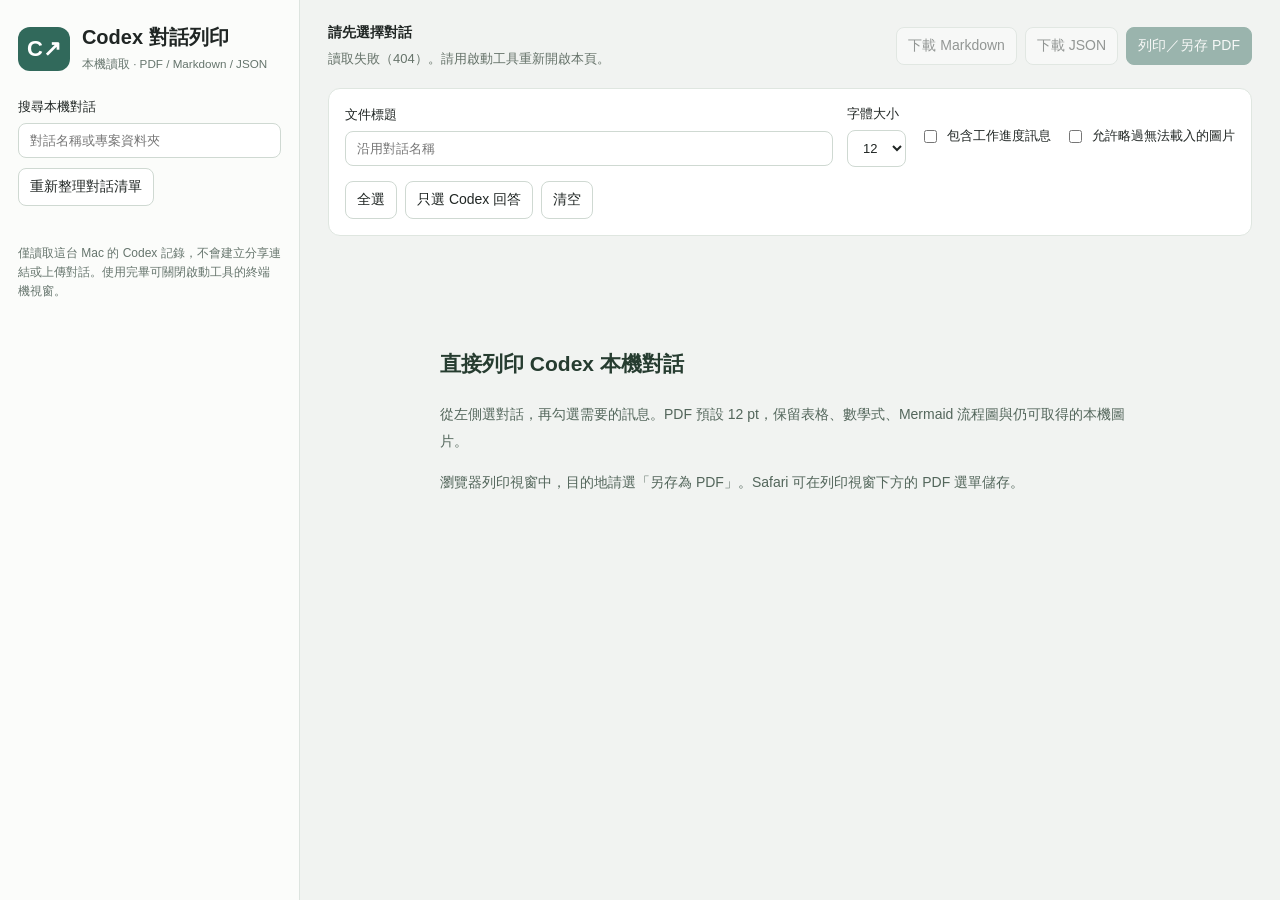
==== codex-local/web/index.html @ 0c4999a5 "Publish Codex conversation export and clarify Codex / ChatGPT naming" ====
<!doctype html>
<html lang="zh-Hant"><head><meta charset="utf-8"><meta name="viewport" content="width=device-width,initial-scale=1"><title>Codex 本機對話列印</title><link rel="stylesheet" href="vendor/katex/katex.min.css"><link rel="stylesheet" href="style.css"></head>
<body>
<aside class="controls"><header><span class="logo">C↗</span><div><h1>Codex 對話列印</h1><small>本機讀取 · PDF / Markdown / JSON</small></div></header>
<label>搜尋本機對話<input id="search" type="search" placeholder="對話名稱或專案資料夾"></label><button id="refresh">重新整理對話清單</button><div id="sessions" aria-label="對話清單"></div>
<p class="privacy">僅讀取這台 Mac 的 Codex 記錄，不會建立分享連結或上傳對話。使用完畢可關閉啟動工具的終端機視窗。</p></aside>
<main><section class="controls toolbar"><div><strong id="chat-title">請先選擇對話</strong><p id="status" role="status">正在讀取本機對話清單…</p></div><div class="actions"><button id="md" disabled>下載 Markdown</button><button id="json" disabled>下載 JSON</button><button id="print" class="primary" disabled>列印／另存 PDF</button></div></section>
<section class="controls settings"><label>文件標題<input id="title" placeholder="沿用對話名稱"></label><label>字體大小<select id="font"><option>10</option><option selected>12</option><option>14</option><option>16</option></select></label><label class="check"><input type="checkbox" id="progress">包含工作進度訊息</label><label class="check"><input type="checkbox" id="allow-missing">允許略過無法載入的圖片</label><div class="selection"><button id="all">全選</button><button id="answers">只選 Codex 回答</button><button id="none">清空</button><span id="count"></span></div></section>
<section id="empty" class="empty"><h2>直接列印 Codex 本機對話</h2><p>從左側選對話，再勾選需要的訊息。PDF 預設 12 pt，保留表格、數學式、Mermaid 流程圖與仍可取得的本機圖片。</p><p>瀏覽器列印視窗中，目的地請選「另存為 PDF」。Safari 可在列印視窗下方的 PDF 選單儲存。</p></section>
<div id="document"><header id="document-head"></header><div id="messages"></div></div>
</main><script src="vendor/markdown-it.min.js"></script><script src="vendor/katex/katex.min.js"></script><script src="vendor/mermaid.min.js"></script><script src="app.js"></script></body></html>
---- codex-local/web/style.css ----
:root{color-scheme:light;--accent:#31695b;--font:12pt}*{box-sizing:border-box}body{margin:0;background:#f1f3f1;color:#202624;font:14px -apple-system,BlinkMacSystemFont,"PingFang TC",sans-serif}aside{width:300px;position:fixed;inset:0 auto 0 0;padding:24px 18px;background:#fbfcfa;border-right:1px solid #dde4df;overflow:auto}header{display:flex;gap:12px;align-items:center}h1{font-size:20px;margin:0 0 4px}small,.privacy{color:#66756d;line-height:1.6}.logo{font-size:22px;font-weight:800;background:var(--accent);color:white;border-radius:12px;padding:9px}label{display:flex;flex-direction:column;gap:7px;font-size:13px}aside label{margin:24px 0 10px}input,select,button{font:inherit;border:1px solid #cfd9d2;border-radius:8px;padding:9px 11px;background:white;color:inherit}button{cursor:pointer}button:hover{background:#edf3ef}button:disabled{opacity:.45;cursor:default}.primary{background:var(--accent);border-color:var(--accent);color:white}.primary:hover{background:#235244}main{margin-left:300px;padding:24px 28px}.toolbar{display:flex;justify-content:space-between;gap:20px;align-items:center}.actions{display:flex;flex-wrap:wrap;gap:8px}#status{margin:8px 0 0;color:#657269;font-size:13px}.settings{display:flex;gap:14px;align-items:center;flex-wrap:wrap;background:#fff;padding:16px;border:1px solid #dfe6e0;border-radius:12px;margin:20px 0}.settings label:first-child{min-width:230px;flex:1}.check{flex-direction:row;align-items:center}.selection{display:flex;align-items:center;gap:8px;width:100%}.privacy{font-size:12px;margin-top:24px}#sessions{display:grid;gap:8px;margin-top:14px}.session{text-align:left;padding:12px;line-height:1.5}.session small{display:block;white-space:nowrap;overflow:hidden;text-overflow:ellipsis}.session.active{background:#e4efe8;border-color:var(--accent)}.empty{max-width:700px;margin:12vh auto;line-height:1.9;color:#53665b}.empty h2{color:#263c30}#document{background:white;max-width:210mm;margin:22px auto;padding:17mm;box-shadow:0 2px 12px #20352512;font-size:var(--font);line-height:1.7;overflow-wrap:anywhere}#document:has(#messages:empty){display:none}#document-head{display:block;border-bottom:2px solid #8cae9e;padding-bottom:20px;margin-bottom:24px}#document-head h2{font-size:1.7em;margin:0}#document-head small{font-size:.75em}.message{min-width:0;margin:0 0 30px}.message.excluded{opacity:.35}.message.excluded .body{display:none}.message-head{display:flex;align-items:center;gap:8px;font-size:.8em;font-weight:650;color:#527462;margin-bottom:12px}.body{min-width:0}.body p{margin:.7em 0}.body h1,.body h2,.body h3{line-height:1.4;break-after:avoid}.body table{width:100%;border-collapse:collapse;table-layout:fixed;margin:1em 0;font-size:.88em}.body th,.body td{padding:9px 8px;border:0;border-bottom:1px solid #e3e5e4;text-align:left;vertical-align:top;overflow-wrap:anywhere}.body thead{display:table-header-group}.body tr{break-inside:avoid}.body pre{background:#f5f6f5;border-radius:6px;padding:12px;white-space:pre-wrap;overflow-wrap:anywhere;font-size:.8em}.body code{font-family:ui-monospace,Menlo,monospace}.body :not(pre)>code{background:#f0f2ef;padding:1px 4px;border-radius:3px}.body img{display:block;max-width:100%;height:auto;margin:12px auto;break-inside:avoid}.body svg{max-width:100%;height:auto}.body .mermaid{margin:18px 0;break-inside:avoid;text-align:center}.body .katex-display{max-width:100%;overflow-x:auto;padding:5px 0}.warning,.render-error{color:#9b511e;background:#fff6e8;border:1px dashed #d0a275;padding:12px;font-size:.82em;white-space:pre-wrap}.body blockquote{border-left:3px solid #dbe4de;margin-left:0;padding-left:16px;color:#58665e}a{color:#286853}.body hr{border:0;border-top:1px solid #e3e5e4}#document-head:empty{display:none}@page{size:A4;margin:17mm}@media(max-width:1000px){aside{width:235px}main{margin-left:235px;padding:18px}.toolbar{display:block}.actions{margin-top:14px}#document{padding:22px}}@media print{body{background:white;color:#111}.controls,.empty{display:none!important}main{margin:0;padding:0}#document{max-width:none;margin:0;padding:0;box-shadow:none;width:100%;font-size:var(--font)}.message.excluded{display:none}.message-head input{display:none}.body img,.body svg{max-height:235mm;object-fit:contain}.body .katex-display{overflow:visible}.body pre{border:1px solid #eee}.message-head{break-after:avoid}*{-webkit-print-color-adjust:exact;print-color-adjust:exact}}

.session{min-width:0;width:100%;overflow:hidden;overflow-wrap:anywhere}.message-head{flex-direction:row}.toolbar>div{min-width:0}.toolbar strong{overflow-wrap:anywhere}.actions{flex-shrink:0}
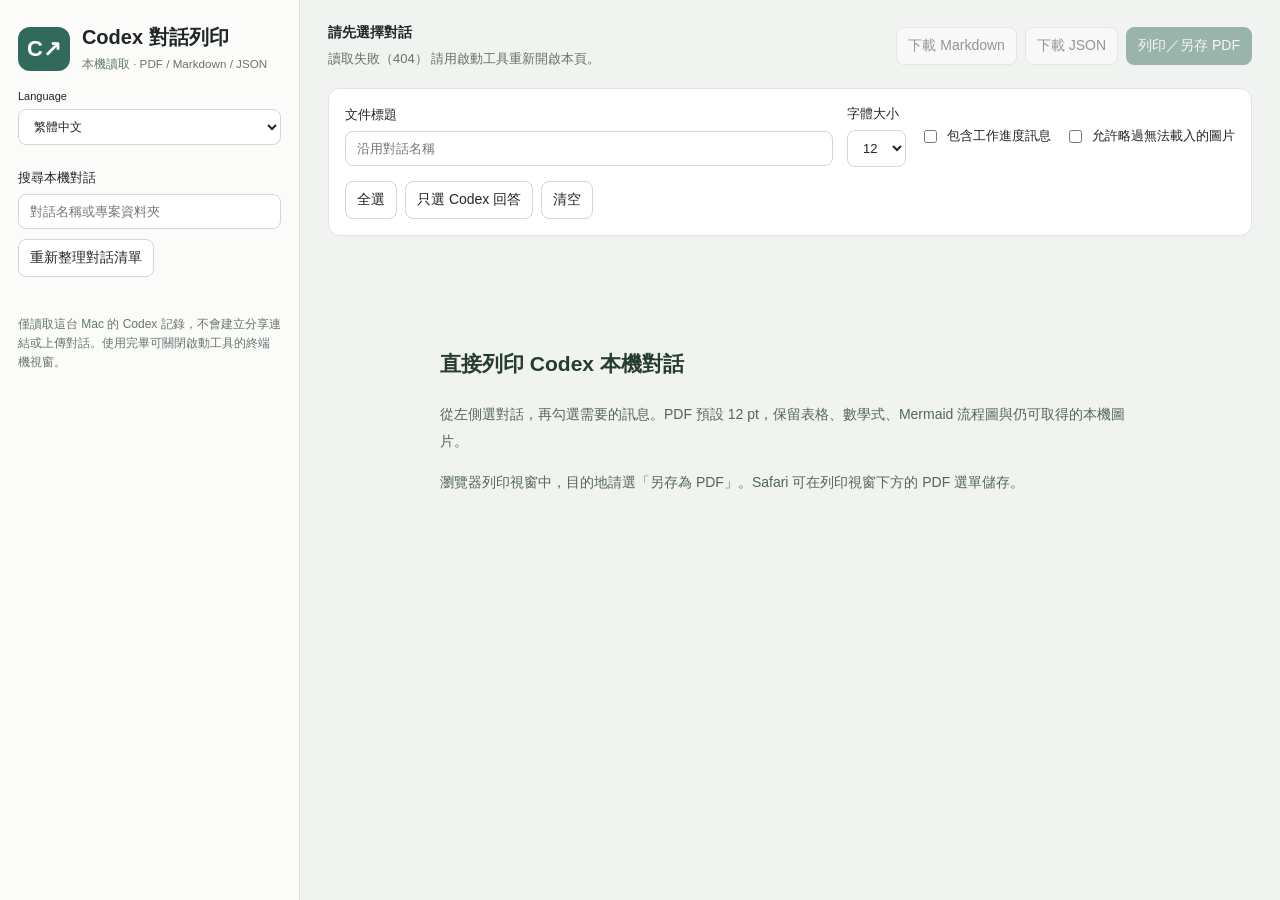
==== commit 8d0ecb70: "Add five-language Codex interface and free open source positioning" ====
--- a/codex-local/web/index.html
+++ b/codex-local/web/index.html
@@ -1,11 +1,11 @@
 <!doctype html>
 <html lang="zh-Hant"><head><meta charset="utf-8"><meta name="viewport" content="width=device-width,initial-scale=1"><title>Codex 本機對話列印</title><link rel="stylesheet" href="vendor/katex/katex.min.css"><link rel="stylesheet" href="style.css"></head>
 <body>
-<aside class="controls"><header><span class="logo">C↗</span><div><h1>Codex 對話列印</h1><small>本機讀取 · PDF / Markdown / JSON</small></div></header>
-<label>搜尋本機對話<input id="search" type="search" placeholder="對話名稱或專案資料夾"></label><button id="refresh">重新整理對話清單</button><div id="sessions" aria-label="對話清單"></div>
-<p class="privacy">僅讀取這台 Mac 的 Codex 記錄，不會建立分享連結或上傳對話。使用完畢可關閉啟動工具的終端機視窗。</p></aside>
-<main><section class="controls toolbar"><div><strong id="chat-title">請先選擇對話</strong><p id="status" role="status">正在讀取本機對話清單…</p></div><div class="actions"><button id="md" disabled>下載 Markdown</button><button id="json" disabled>下載 JSON</button><button id="print" class="primary" disabled>列印／另存 PDF</button></div></section>
-<section class="controls settings"><label>文件標題<input id="title" placeholder="沿用對話名稱"></label><label>字體大小<select id="font"><option>10</option><option selected>12</option><option>14</option><option>16</option></select></label><label class="check"><input type="checkbox" id="progress">包含工作進度訊息</label><label class="check"><input type="checkbox" id="allow-missing">允許略過無法載入的圖片</label><div class="selection"><button id="all">全選</button><button id="answers">只選 Codex 回答</button><button id="none">清空</button><span id="count"></span></div></section>
-<section id="empty" class="empty"><h2>直接列印 Codex 本機對話</h2><p>從左側選對話，再勾選需要的訊息。PDF 預設 12 pt，保留表格、數學式、Mermaid 流程圖與仍可取得的本機圖片。</p><p>瀏覽器列印視窗中，目的地請選「另存為 PDF」。Safari 可在列印視窗下方的 PDF 選單儲存。</p></section>
+<aside class="controls"><header><span class="logo">C↗</span><div><h1 data-i18n="app">Codex 對話列印</h1><small data-i18n="subtitle">本機讀取 · PDF / Markdown / JSON</small></div></header><label class="language-label">Language<select id="language" aria-label="Language"><option value="zh-Hant">繁體中文</option><option value="zh-Hans">简体中文</option><option value="en">English</option><option value="ja">日本語</option><option value="ko">한국어</option></select></label>
+<label><span data-i18n="search">搜尋本機對話</span><input id="search" type="search" data-i18n-placeholder="searchHint" placeholder="對話名稱或專案資料夾"></label><button id="refresh" data-i18n="refresh">重新整理對話清單</button><div id="sessions" aria-label="對話清單"></div>
+<p class="privacy" data-i18n="privacy">僅讀取這台 Mac 的 Codex 記錄，不會建立分享連結或上傳對話。使用完畢可關閉啟動工具的終端機視窗。</p></aside>
+<main><section class="controls toolbar"><div><strong id="chat-title" data-i18n="choose">請先選擇對話</strong><p id="status" role="status" data-i18n="loading">正在讀取本機對話清單…</p></div><div class="actions"><button id="md" disabled data-i18n="md">下載 Markdown</button><button id="json" disabled data-i18n="json">下載 JSON</button><button id="print" class="primary" disabled data-i18n="print">列印／另存 PDF</button></div></section>
+<section class="controls settings"><label><span data-i18n="title">文件標題</span><input id="title" data-i18n-placeholder="titleHint" placeholder="沿用對話名稱"></label><label><span data-i18n="font">字體大小</span><select id="font"><option>10</option><option selected>12</option><option>14</option><option>16</option></select></label><label class="check"><input type="checkbox" id="progress"><span data-i18n="progress">包含工作進度訊息</span></label><label class="check"><input type="checkbox" id="allow-missing"><span data-i18n="missing">允許略過無法載入的圖片</span></label><div class="selection"><button id="all" data-i18n="all">全選</button><button id="answers" data-i18n="answers">只選 Codex 回答</button><button id="none" data-i18n="none">清空</button><span id="count"></span></div></section>
+<section id="empty" class="empty"><h2 data-i18n="emptyTitle">直接列印 Codex 本機對話</h2><p data-i18n="emptyBody">從左側選對話，再勾選需要的訊息。PDF 預設 12 pt，保留表格、數學式、Mermaid 流程圖與仍可取得的本機圖片。</p><p data-i18n="printHelp">瀏覽器列印視窗中，目的地請選「另存為 PDF」。Safari 可在列印視窗下方的 PDF 選單儲存。</p></section>
 <div id="document"><header id="document-head"></header><div id="messages"></div></div>
-</main><script src="vendor/markdown-it.min.js"></script><script src="vendor/katex/katex.min.js"></script><script src="vendor/mermaid.min.js"></script><script src="app.js"></script></body></html>
+</main><script src="vendor/markdown-it.min.js"></script><script src="vendor/katex/katex.min.js"></script><script src="vendor/mermaid.min.js"></script><script src="i18n.js"></script><script src="app.js"></script></body></html>
--- a/codex-local/web/style.css
+++ b/codex-local/web/style.css
@@ -1,3 +1,5 @@
 :root{color-scheme:light;--accent:#31695b;--font:12pt}*{box-sizing:border-box}body{margin:0;background:#f1f3f1;color:#202624;font:14px -apple-system,BlinkMacSystemFont,"PingFang TC",sans-serif}aside{width:300px;position:fixed;inset:0 auto 0 0;padding:24px 18px;background:#fbfcfa;border-right:1px solid #dde4df;overflow:auto}header{display:flex;gap:12px;align-items:center}h1{font-size:20px;margin:0 0 4px}small,.privacy{color:#66756d;line-height:1.6}.logo{font-size:22px;font-weight:800;background:var(--accent);color:white;border-radius:12px;padding:9px}label{display:flex;flex-direction:column;gap:7px;font-size:13px}aside label{margin:24px 0 10px}input,select,button{font:inherit;border:1px solid #cfd9d2;border-radius:8px;padding:9px 11px;background:white;color:inherit}button{cursor:pointer}button:hover{background:#edf3ef}button:disabled{opacity:.45;cursor:default}.primary{background:var(--accent);border-color:var(--accent);color:white}.primary:hover{background:#235244}main{margin-left:300px;padding:24px 28px}.toolbar{display:flex;justify-content:space-between;gap:20px;align-items:center}.actions{display:flex;flex-wrap:wrap;gap:8px}#status{margin:8px 0 0;color:#657269;font-size:13px}.settings{display:flex;gap:14px;align-items:center;flex-wrap:wrap;background:#fff;padding:16px;border:1px solid #dfe6e0;border-radius:12px;margin:20px 0}.settings label:first-child{min-width:230px;flex:1}.check{flex-direction:row;align-items:center}.selection{display:flex;align-items:center;gap:8px;width:100%}.privacy{font-size:12px;margin-top:24px}#sessions{display:grid;gap:8px;margin-top:14px}.session{text-align:left;padding:12px;line-height:1.5}.session small{display:block;white-space:nowrap;overflow:hidden;text-overflow:ellipsis}.session.active{background:#e4efe8;border-color:var(--accent)}.empty{max-width:700px;margin:12vh auto;line-height:1.9;color:#53665b}.empty h2{color:#263c30}#document{background:white;max-width:210mm;margin:22px auto;padding:17mm;box-shadow:0 2px 12px #20352512;font-size:var(--font);line-height:1.7;overflow-wrap:anywhere}#document:has(#messages:empty){display:none}#document-head{display:block;border-bottom:2px solid #8cae9e;padding-bottom:20px;margin-bottom:24px}#document-head h2{font-size:1.7em;margin:0}#document-head small{font-size:.75em}.message{min-width:0;margin:0 0 30px}.message.excluded{opacity:.35}.message.excluded .body{display:none}.message-head{display:flex;align-items:center;gap:8px;font-size:.8em;font-weight:650;color:#527462;margin-bottom:12px}.body{min-width:0}.body p{margin:.7em 0}.body h1,.body h2,.body h3{line-height:1.4;break-after:avoid}.body table{width:100%;border-collapse:collapse;table-layout:fixed;margin:1em 0;font-size:.88em}.body th,.body td{padding:9px 8px;border:0;border-bottom:1px solid #e3e5e4;text-align:left;vertical-align:top;overflow-wrap:anywhere}.body thead{display:table-header-group}.body tr{break-inside:avoid}.body pre{background:#f5f6f5;border-radius:6px;padding:12px;white-space:pre-wrap;overflow-wrap:anywhere;font-size:.8em}.body code{font-family:ui-monospace,Menlo,monospace}.body :not(pre)>code{background:#f0f2ef;padding:1px 4px;border-radius:3px}.body img{display:block;max-width:100%;height:auto;margin:12px auto;break-inside:avoid}.body svg{max-width:100%;height:auto}.body .mermaid{margin:18px 0;break-inside:avoid;text-align:center}.body .katex-display{max-width:100%;overflow-x:auto;padding:5px 0}.warning,.render-error{color:#9b511e;background:#fff6e8;border:1px dashed #d0a275;padding:12px;font-size:.82em;white-space:pre-wrap}.body blockquote{border-left:3px solid #dbe4de;margin-left:0;padding-left:16px;color:#58665e}a{color:#286853}.body hr{border:0;border-top:1px solid #e3e5e4}#document-head:empty{display:none}@page{size:A4;margin:17mm}@media(max-width:1000px){aside{width:235px}main{margin-left:235px;padding:18px}.toolbar{display:block}.actions{margin-top:14px}#document{padding:22px}}@media print{body{background:white;color:#111}.controls,.empty{display:none!important}main{margin:0;padding:0}#document{max-width:none;margin:0;padding:0;box-shadow:none;width:100%;font-size:var(--font)}.message.excluded{display:none}.message-head input{display:none}.body img,.body svg{max-height:235mm;object-fit:contain}.body .katex-display{overflow:visible}.body pre{border:1px solid #eee}.message-head{break-after:avoid}*{-webkit-print-color-adjust:exact;print-color-adjust:exact}}
 
 .session{min-width:0;width:100%;overflow:hidden;overflow-wrap:anywhere}.message-head{flex-direction:row}.toolbar>div{min-width:0}.toolbar strong{overflow-wrap:anywhere}.actions{flex-shrink:0}
+
+.language-label{font-size:11px;margin:16px 0 0}#language{width:100%;font-size:12px}html:lang(ko) .body{word-break:keep-all}
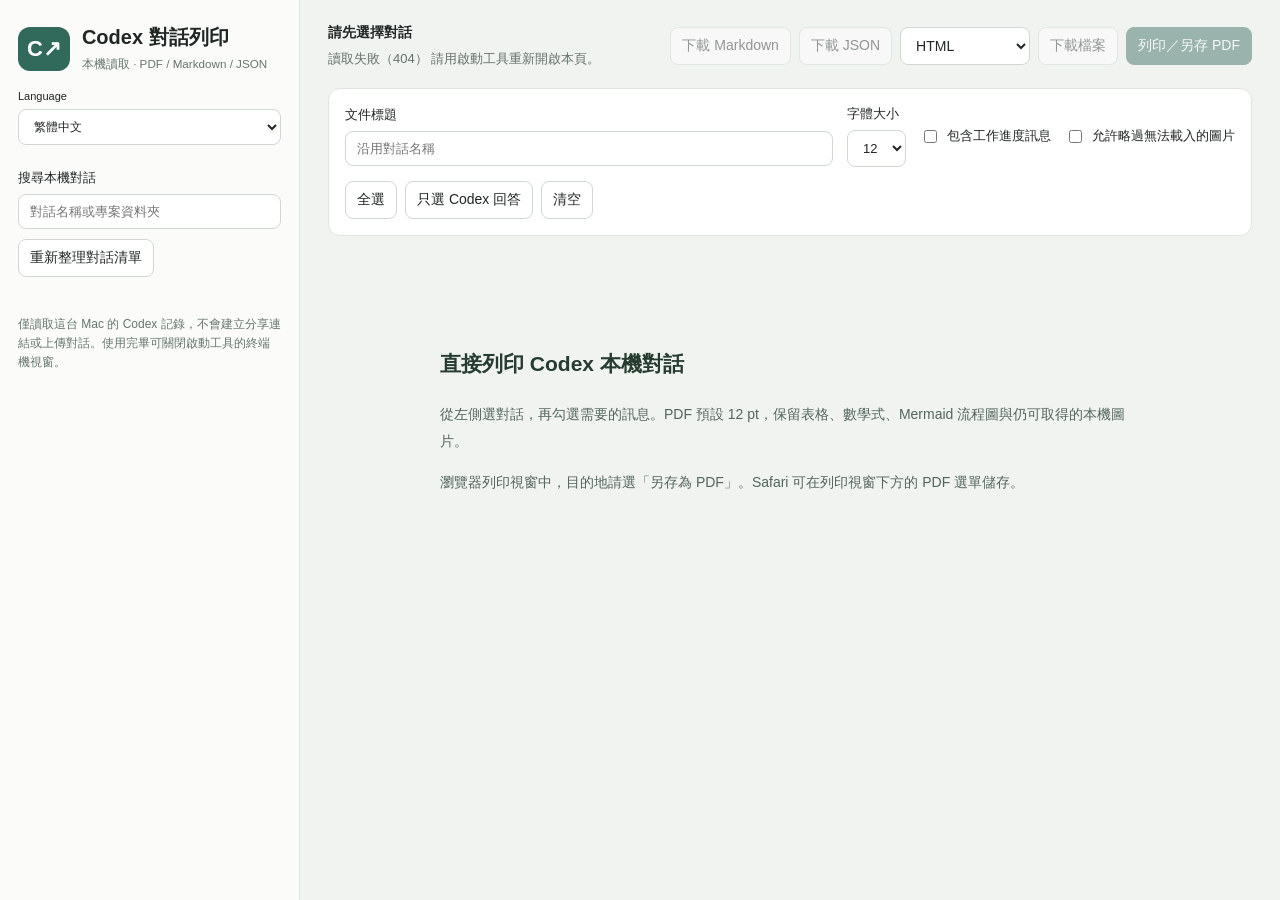
==== commit e535f296: "Add HTML TXT DOCX export and preserve multiline assembly code" ====
--- a/codex-local/web/index.html
+++ b/codex-local/web/index.html
@@ -1,11 +1,11 @@
 <!doctype html>
-<html lang="zh-Hant"><head><meta charset="utf-8"><meta name="viewport" content="width=device-width,initial-scale=1"><title>Codex 本機對話列印</title><link rel="stylesheet" href="vendor/katex/katex.min.css"><link rel="stylesheet" href="style.css"></head>
+<html lang="zh-Hant"><head><meta charset="utf-8"><meta name="viewport" content="width=device-width,initial-scale=1"><title>Codex 本機對話列印</title><link data-export-style rel="stylesheet" href="vendor/katex/katex.min.css"><link data-export-style rel="stylesheet" href="style.css"></head>
 <body>
 <aside class="controls"><header><span class="logo">C↗</span><div><h1 data-i18n="app">Codex 對話列印</h1><small data-i18n="subtitle">本機讀取 · PDF / Markdown / JSON</small></div></header><label class="language-label">Language<select id="language" aria-label="Language"><option value="zh-Hant">繁體中文</option><option value="zh-Hans">简体中文</option><option value="en">English</option><option value="ja">日本語</option><option value="ko">한국어</option></select></label>
 <label><span data-i18n="search">搜尋本機對話</span><input id="search" type="search" data-i18n-placeholder="searchHint" placeholder="對話名稱或專案資料夾"></label><button id="refresh" data-i18n="refresh">重新整理對話清單</button><div id="sessions" aria-label="對話清單"></div>
 <p class="privacy" data-i18n="privacy">僅讀取這台 Mac 的 Codex 記錄，不會建立分享連結或上傳對話。使用完畢可關閉啟動工具的終端機視窗。</p></aside>
-<main><section class="controls toolbar"><div><strong id="chat-title" data-i18n="choose">請先選擇對話</strong><p id="status" role="status" data-i18n="loading">正在讀取本機對話清單…</p></div><div class="actions"><button id="md" disabled data-i18n="md">下載 Markdown</button><button id="json" disabled data-i18n="json">下載 JSON</button><button id="print" class="primary" disabled data-i18n="print">列印／另存 PDF</button></div></section>
+<main><section class="controls toolbar"><div><strong id="chat-title" data-i18n="choose">請先選擇對話</strong><p id="status" role="status" data-i18n="loading">正在讀取本機對話清單…</p></div><div class="actions"><button id="md" disabled data-i18n="md">下載 Markdown</button><button id="json" disabled data-i18n="json">下載 JSON</button><select id="file-format" aria-label="Export format"><option value="html">HTML</option><option value="txt">TXT</option><option value="docx">DOCX · Word</option></select><button id="export-file" data-i18n="downloadFile" disabled>下載檔案</button><button id="print" class="primary" disabled data-i18n="print">列印／另存 PDF</button></div></section>
 <section class="controls settings"><label><span data-i18n="title">文件標題</span><input id="title" data-i18n-placeholder="titleHint" placeholder="沿用對話名稱"></label><label><span data-i18n="font">字體大小</span><select id="font"><option>10</option><option selected>12</option><option>14</option><option>16</option></select></label><label class="check"><input type="checkbox" id="progress"><span data-i18n="progress">包含工作進度訊息</span></label><label class="check"><input type="checkbox" id="allow-missing"><span data-i18n="missing">允許略過無法載入的圖片</span></label><div class="selection"><button id="all" data-i18n="all">全選</button><button id="answers" data-i18n="answers">只選 Codex 回答</button><button id="none" data-i18n="none">清空</button><span id="count"></span></div></section>
 <section id="empty" class="empty"><h2 data-i18n="emptyTitle">直接列印 Codex 本機對話</h2><p data-i18n="emptyBody">從左側選對話，再勾選需要的訊息。PDF 預設 12 pt，保留表格、數學式、Mermaid 流程圖與仍可取得的本機圖片。</p><p data-i18n="printHelp">瀏覽器列印視窗中，目的地請選「另存為 PDF」。Safari 可在列印視窗下方的 PDF 選單儲存。</p></section>
 <div id="document"><header id="document-head"></header><div id="messages"></div></div>
-</main><script src="vendor/markdown-it.min.js"></script><script src="vendor/katex/katex.min.js"></script><script src="vendor/mermaid.min.js"></script><script src="i18n.js"></script><script src="app.js"></script></body></html>
+</main><script src="vendor/markdown-it.min.js"></script><script src="vendor/katex/katex.min.js"></script><script src="vendor/mermaid.min.js"></script><script src="i18n.js"></script><script src="vendor/docx.js"></script><script src="export-formats.js"></script><script src="app.js"></script></body></html>
--- a/codex-local/web/style.css
+++ b/codex-local/web/style.css
@@ -3,3 +3,5 @@
 .session{min-width:0;width:100%;overflow:hidden;overflow-wrap:anywhere}.message-head{flex-direction:row}.toolbar>div{min-width:0}.toolbar strong{overflow-wrap:anywhere}.actions{flex-shrink:0}
 
 .language-label{font-size:11px;margin:16px 0 0}#language{width:100%;font-size:12px}html:lang(ko) .body{word-break:keep-all}
+
+.body pre,.body pre code{white-space:pre-wrap;tab-size:4}.body pre code{display:block}
